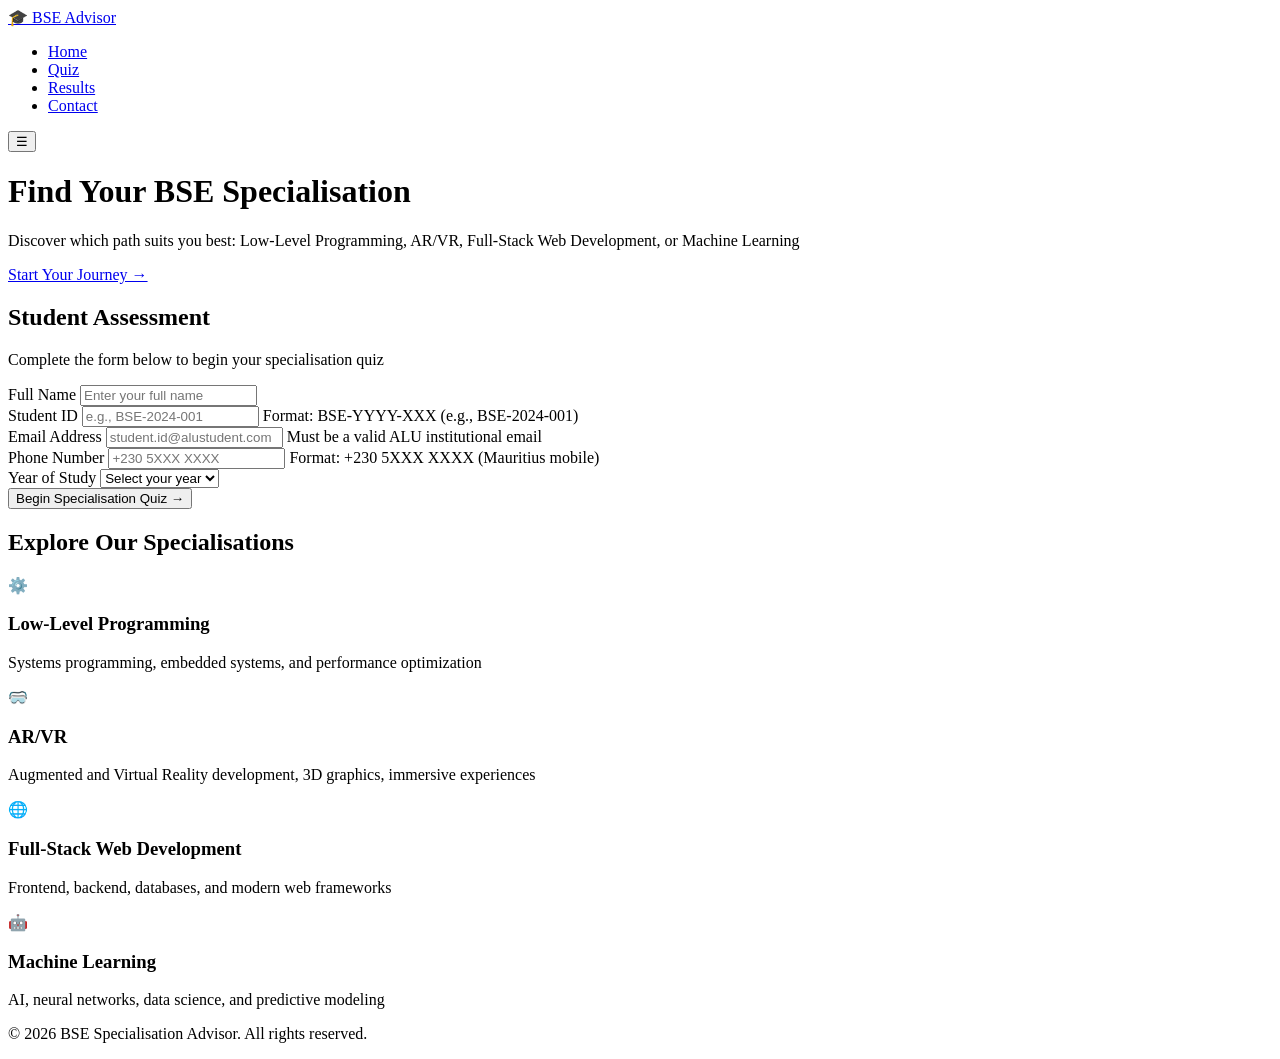
==== html/index.html @ d8dce6c1 "Complete BSE Specialisation Advisor application - Landing page with student registration and real-ti" ====
<!DOCTYPE html>
<html lang="en">
<head>
    <meta charset="UTF-8" />
    <meta name="viewport" content="width=device-width, initial-scale=1.0" />
    <title>BSE Specialisation Advisor</title>
    <link rel="stylesheet" href="css/style.css" />
</head>
<body>
    <!-- Navigation -->
    <nav class="navbar">
        <div class="nav-container">
            <a href="index.html" class="nav-brand">🎓 BSE Advisor</a>
            <ul class="nav-links">
                <li><a href="index.html" class="active">Home</a></li>
                <li><a href="quiz.html">Quiz</a></li>
                <li><a href="results.html">Results</a></li>
                <li><a href="contact.html">Contact</a></li>
            </ul>
            <button class="nav-toggle" aria-label="Toggle navigation">☰</button>
        </div>
    </nav>

    <!-- Hero Section -->
    <header class="hero">
        <div class="hero-content">
            <h1 class="hero-title animate-fade-in">Find Your BSE Specialisation</h1>
            <p class="hero-subtitle animate-fade-in-delay">
                Discover which path suits you best: Low-Level Programming, AR/VR, 
                Full-Stack Web Development, or Machine Learning
            </p>
            <a href="#assessment" class="btn btn-primary animate-fade-in-delay-2">Start Your Journey →</a>
        </div>
    </header>

    <!-- Assessment Form Section -->
    <section id="assessment" class="section assessment-section">
        <div class="container">
            <h2 class="section-title">Student Assessment</h2>
            <p class="section-subtitle">Complete the form below to begin your specialisation quiz</p>

            <form id="landingForm" class="assessment-form" novalidate>
                <!-- Full Name -->
                <div class="form-group">
                    <label for="fullName">Full Name</label>
                    <input 
                        type="text" 
                        id="fullName" 
                        name="fullName" 
                        placeholder="Enter your full name"
                        required
                        autocomplete="name"
                    />
                    <small class="error-message" id="fullNameError"></small>
                </div>

                <!-- Student ID -->
                <div class="form-group">
                    <label for="studentId">Student ID</label>
                    <input 
                        type="text" 
                        id="studentId" 
                        name="studentId" 
                        placeholder="e.g., BSE-2024-001"
                        required
                    />
                    <small class="error-message" id="studentIdError"></small>
                    <span class="hint">Format: BSE-YYYY-XXX (e.g., BSE-2024-001)</span>
                </div>

                <!-- Email -->
                <div class="form-group">
                    <label for="email">Email Address</label>
                    <input 
                        type="email" 
                        id="email" 
                        name="email" 
                        placeholder="student.id@alustudent.com"
                        required
                        autocomplete="email"
                    />
                    <small class="error-message" id="emailError"></small>
                    <span class="hint">Must be a valid ALU institutional email</span>
                </div>

                <!-- Phone Number -->
                <div class="form-group">
                    <label for="phone">Phone Number</label>
                    <input 
                        type="tel" 
                        id="phone" 
                        name="phone" 
                        placeholder="+230 5XXX XXXX"
                        required
                        autocomplete="tel"
                    />
                    <small class="error-message" id="phoneError"></small>
                    <span class="hint">Format: +230 5XXX XXXX (Mauritius mobile)</span>
                </div>

                <!-- Year of Study -->
                <div class="form-group">
                    <label for="yearStudy">Year of Study</label>
                    <select id="yearStudy" name="yearStudy" required>
                        <option value="">Select your year</option>
                        <option value="1">Year 1</option>
                        <option value="2">Year 2</option>
                        <option value="3">Year 3</option>
                        <option value="4">Year 4</option>
                    </select>
                    <small class="error-message" id="yearStudyError"></small>
                </div>

                <button type="submit" class="btn btn-primary btn-block" id="startQuizBtn">
                    Begin Specialisation Quiz →
                </button>
            </form>
        </div>
    </section>

    <!-- Specialisations Preview -->
    <section class="section specialisations-preview">
        <div class="container">
            <h2 class="section-title">Explore Our Specialisations</h2>
            <div class="specialisation-grid">
                <div class="spec-card">
                    <div class="spec-icon">⚙️</div>
                    <h3>Low-Level Programming</h3>
                    <p>Systems programming, embedded systems, and performance optimization</p>
                </div>
                <div class="spec-card">
                    <div class="spec-icon">🥽</div>
                    <h3>AR/VR</h3>
                    <p>Augmented and Virtual Reality development, 3D graphics, immersive experiences</p>
                </div>
                <div class="spec-card">
                    <div class="spec-icon">🌐</div>
                    <h3>Full-Stack Web Development</h3>
                    <p>Frontend, backend, databases, and modern web frameworks</p>
                </div>
                <div class="spec-card">
                    <div class="spec-icon">🤖</div>
                    <h3>Machine Learning</h3>
                    <p>AI, neural networks, data science, and predictive modeling</p>
                </div>
            </div>
        </div>
    </section>

    <!-- Footer -->
    <footer class="footer">
        <div class="container">
            <p>&copy; 2026 BSE Specialisation Advisor. All rights reserved.</p>
        </div>
    </footer>

    <script src="js/landing.js"></script>
</body>
</html>
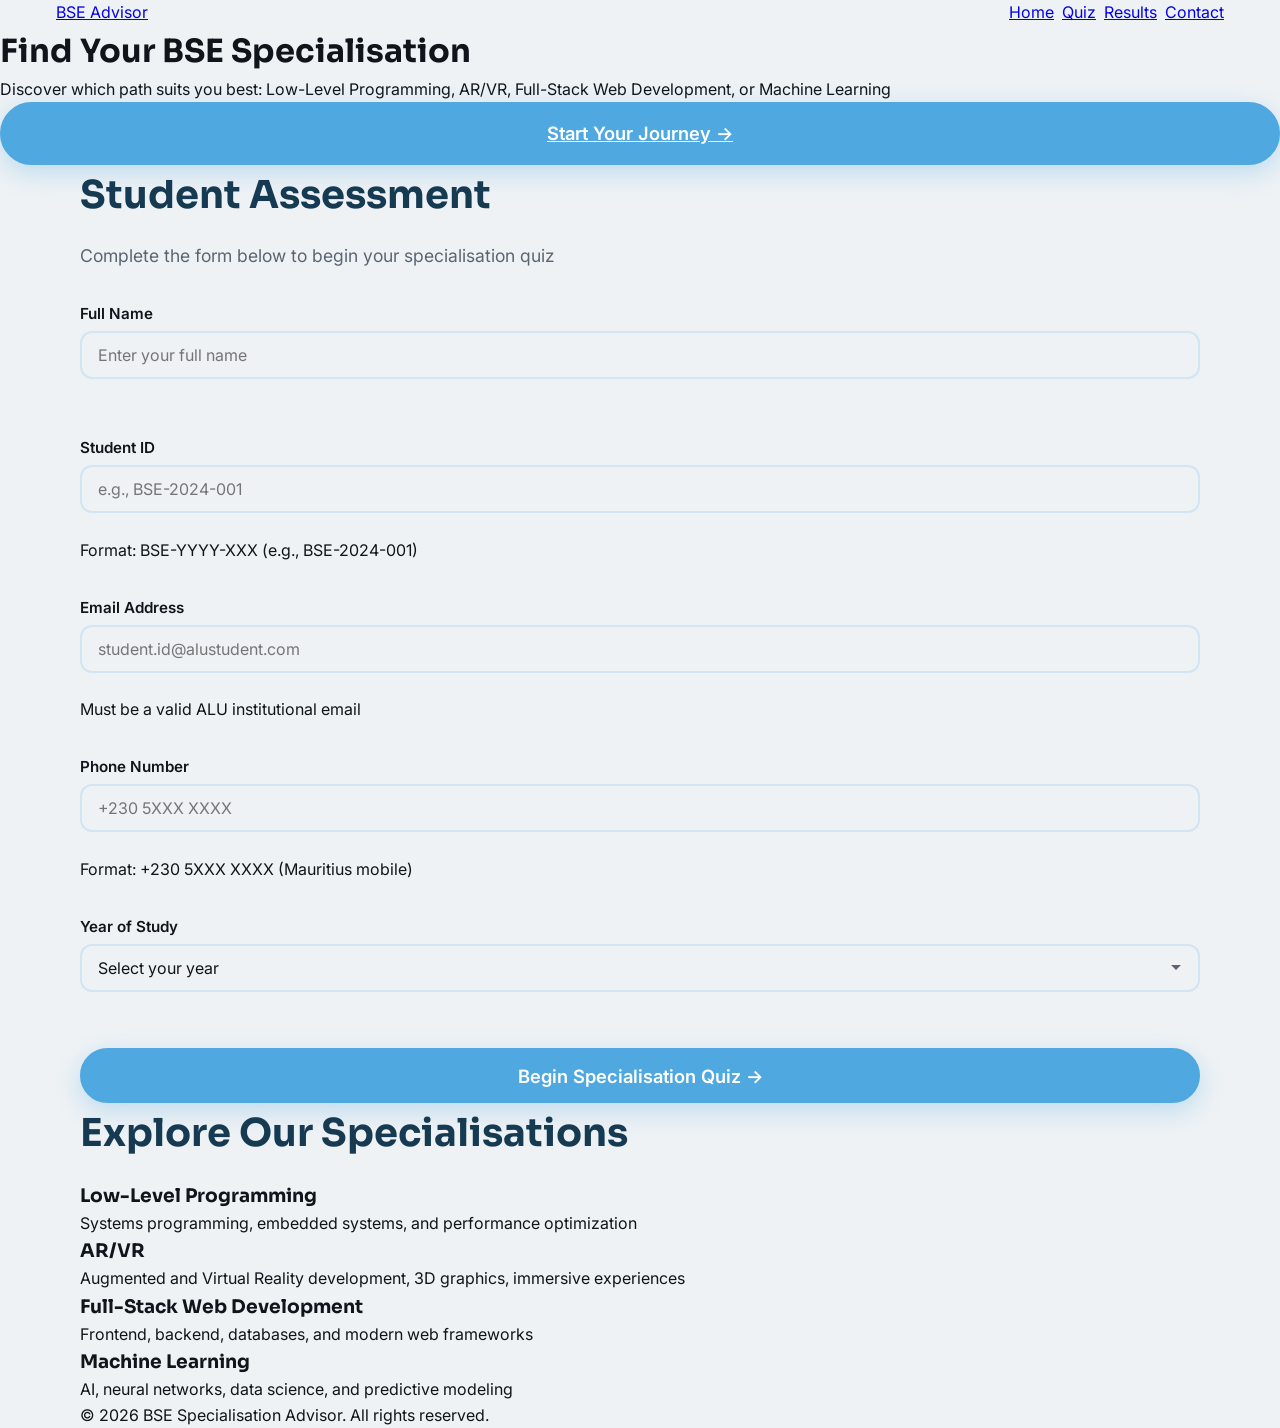
==== commit 159445e5: "removed edgedevtools" ====
--- a/html/index.html
+++ b/html/index.html
@@ -4,13 +4,13 @@
     <meta charset="UTF-8" />
     <meta name="viewport" content="width=device-width, initial-scale=1.0" />
     <title>BSE Specialisation Advisor</title>
-    <link rel="stylesheet" href="css/style.css" />
+    <link rel="stylesheet" href="../css/styles.css" />
 </head>
 <body>
     <!-- Navigation -->
     <nav class="navbar">
         <div class="nav-container">
-            <a href="index.html" class="nav-brand">🎓 BSE Advisor</a>
+            <a href="index.html" class="nav-brand"> BSE Advisor</a>
             <ul class="nav-links">
                 <li><a href="index.html" class="active">Home</a></li>
                 <li><a href="quiz.html">Quiz</a></li>
@@ -124,22 +124,22 @@
             <h2 class="section-title">Explore Our Specialisations</h2>
             <div class="specialisation-grid">
                 <div class="spec-card">
-                    <div class="spec-icon">⚙️</div>
+                    <div class="spec-icon"> </div>
                     <h3>Low-Level Programming</h3>
                     <p>Systems programming, embedded systems, and performance optimization</p>
                 </div>
                 <div class="spec-card">
-                    <div class="spec-icon">🥽</div>
+                    <div class="spec-icon"> </div>
                     <h3>AR/VR</h3>
                     <p>Augmented and Virtual Reality development, 3D graphics, immersive experiences</p>
                 </div>
                 <div class="spec-card">
-                    <div class="spec-icon">🌐</div>
+                    <div class="spec-icon"> </div>
                     <h3>Full-Stack Web Development</h3>
                     <p>Frontend, backend, databases, and modern web frameworks</p>
                 </div>
                 <div class="spec-card">
-                    <div class="spec-icon">🤖</div>
+                    <div class="spec-icon"> </div>
                     <h3>Machine Learning</h3>
                     <p>AI, neural networks, data science, and predictive modeling</p>
                 </div>
@@ -154,6 +154,6 @@
         </div>
     </footer>
 
-    <script src="js/landing.js"></script>
+    <script src="../js/landing.js"></script>
 </body>
 </html>
--- a/css/styles.css
+++ b/css/styles.css
@@ -0,0 +1,1166 @@
+/* ================================================================
+   FONTS
+   Sora = headings (distinctive, geometric)
+   Inter = body text (highly readable at small sizes)
+   JetBrains Mono = numbers/data (timer, scores, IDs) — gives those
+   elements a "data readout" feel that's easy to scan.
+   ================================================================ */
+@import url('https://fonts.googleapis.com/css2?family=Sora:wght@400;600;700;800&family=Inter:wght@400;500;600;700&family=JetBrains+Mono:wght@500;700&display=swap');
+
+/* ================================================================
+   DESIGN TOKENS (CSS Custom Properties)
+   Every color, spacing value, and font in this project is defined
+   once here and reused via var(--name). Change a value here and it
+   updates everywhere automatically.
+   ================================================================ */
+:root {
+    /* --- Core palette: black, ash, light blue --- */
+    --primary:        #142433;  /* deep navy-black, used for hero bg + headings */
+    --primary-dark:   #060a0f;  /* near-black */
+    --accent:         #4fa8e0;  /* the light blue signature color */
+    --accent-light:   #8ecbf0;
+    --accent-lighter: #d9eefb;
+    --white:          #f7f9fb;
+
+    /* --- Surfaces & text (light theme only) --- */
+    --bg:            #eef2f5;   /* page background */
+    --surface:       #ffffff;   /* card backgrounds */
+    --text:          #10151b;   /* main text color */
+    --text-muted:    #5b6572;   /* secondary text */
+    --border:        rgba(79, 168, 224, 0.18);
+    --shadow:        0 12px 40px rgba(10, 14, 20, 0.10);
+    --header-bg:     rgba(6, 10, 15, 0.92);
+    --card-border:   rgba(79, 168, 224, 0.10);
+    --hero-gradient: linear-gradient(135deg, #05070a 0%, #142433 45%, #1f4a68 100%);
+    --heading-title: #163a52;
+
+    /* --- Validation colors --- */
+    --success:       #2d7d4a;
+    --success-bg:    #f0faf4;
+    --error:         #c0392b;
+    --error-bg:      #fdf0ee;
+
+    /* --- Spacing scale --- */
+    --spacing-xs:  0.25rem;
+    --spacing-sm:  0.5rem;
+    --spacing-md:  1rem;
+    --spacing-lg:  2rem;
+    --spacing-xl:  4rem;
+    --spacing-2xl: 6rem;
+
+    /* --- Typography --- */
+    --font-base:    'Inter', -apple-system, BlinkMacSystemFont, Roboto, sans-serif;
+    --font-display: 'Sora', 'Inter', sans-serif;
+    --font-mono:    'JetBrains Mono', 'Courier New', monospace;
+}
+
+/* ================================================================
+   RESET & BASE
+   Removes browser default spacing so our spacing scale above is the
+   only source of truth.
+   ================================================================ */
+* {
+    margin: 0;
+    padding: 0;
+    box-sizing: border-box;
+}
+
+html, body {
+    height: 100%;
+    font-family: var(--font-base);
+    background-color: var(--bg);
+    color: var(--text);
+    line-height: 1.6;
+    scroll-behavior: smooth;
+}
+
+h1, h2, h3, h4 {
+    font-family: var(--font-display);
+}
+
+/* ================================================================
+   CONTAINER
+   ================================================================ */
+.container {
+    width: 90%;
+    max-width: 1200px;
+    margin: 0 auto;
+    padding: 0 var(--spacing-md);
+}
+
+/* ================================================================
+   FOCUS & ACCESSIBILITY
+   ================================================================ */
+:focus-visible {
+    outline: 2px solid var(--accent);
+    outline-offset: 3px;
+}
+
+@media (prefers-reduced-motion: reduce) {
+    *, *::before, *::after {
+        animation-duration: 0.001ms !important;
+        transition-duration: 0.001ms !important;
+    }
+}
+
+/* ================================================================
+   NAVIGATION / HEADER
+   ================================================================ */
+.site-header {
+    position: fixed;
+    top: 0;
+    left: 0;
+    right: 0;
+    z-index: 100;
+    padding: 0.8rem 0;
+    background: var(--header-bg);
+    backdrop-filter: blur(12px);
+    border-bottom: 1px solid rgba(255, 255, 255, 0.06);
+}
+
+.nav-container {
+    display: flex;
+    align-items: center;
+    justify-content: space-between;
+    max-width: 1200px;
+    margin: 0 auto;
+    padding: 0 var(--spacing-md);
+}
+
+.brand {
+    display: inline-flex;
+    align-items: center;
+    gap: 0.5rem;
+    font-family: var(--font-display);
+    font-size: 1.4rem;
+    font-weight: 700;
+    color: var(--white);
+    background: rgba(255, 255, 255, 0.08);
+    padding: 0.35rem 1.2rem;
+    border-radius: 40px;
+    border: 1px solid rgba(255, 255, 255, 0.08);
+    cursor: pointer;
+    transition: background 0.3s ease;
+    text-decoration: none;
+}
+
+.brand:hover {
+    background: rgba(255, 255, 255, 0.15);
+}
+
+.nav-links {
+    display: flex;
+    list-style: none;
+    gap: var(--spacing-sm);
+}
+
+.nav-links li button {
+    background: none;
+    border: none;
+    color: rgba(255, 255, 255, 0.6);
+    padding: 0.5rem 1.2rem;
+    border-radius: 30px;
+    font-family: var(--font-base);
+    font-size: 0.95rem;
+    font-weight: 500;
+    cursor: pointer;
+    transition: all 0.25s ease;
+}
+
+.nav-links li button:hover {
+    color: var(--white);
+    background: rgba(255, 255, 255, 0.08);
+}
+
+.nav-links li button.active {
+    color: var(--white);
+    background: rgba(79, 168, 224, 0.2);
+}
+
+.nav-toggle {
+    display: none;
+    background: none;
+    border: none;
+    color: var(--white);
+    font-size: 1.5rem;
+    cursor: pointer;
+}
+
+/* ================================================================
+   PAGE SWITCHING (SPA behaviour)
+   Only ONE .page has .active at a time
+   ================================================================ */
+.page {
+    display: none;
+    min-height: 100vh;
+    padding-top: 80px;
+}
+
+.page.active {
+    display: block;
+    animation: fadeIn 0.4s ease-out;
+}
+
+@keyframes fadeIn {
+    from { opacity: 0; transform: translateY(15px); }
+    to   { opacity: 1; transform: translateY(0); }
+}
+
+/* ================================================================
+   LANDING PAGE HERO
+   ================================================================ */
+.landing-hero {
+    min-height: calc(100vh - 80px);
+    display: flex;
+    align-items: center;
+    justify-content: center;
+    background: var(--hero-gradient);
+    padding: 40px 0;
+}
+
+.landing-grid {
+    display: flex;
+    align-items: center;
+    gap: var(--spacing-2xl);
+}
+
+.landing-content {
+    flex: 1 1 50%;
+    color: var(--white);
+}
+
+.landing-badge {
+    display: inline-block;
+    background: rgba(255, 255, 255, 0.1);
+    border: 1px solid rgba(79, 168, 224, 0.3);
+    color: var(--accent-lighter);
+    font-size: 0.78rem;
+    font-weight: 600;
+    padding: 0.4rem 1.2rem;
+    border-radius: 40px;
+    letter-spacing: 0.5px;
+    text-transform: uppercase;
+    margin-bottom: var(--spacing-lg);
+}
+
+.landing-title {
+    font-family: var(--font-display);
+    font-size: 3.4rem;
+    font-weight: 800;
+    line-height: 1.1;
+    margin-bottom: var(--spacing-md);
+}
+
+.landing-title span {
+    color: var(--accent-light);
+}
+
+.landing-description {
+    font-size: 1.1rem;
+    line-height: 1.7;
+    max-width: 520px;
+    color: rgba(255, 255, 255, 0.88);
+}
+
+/* ================================================================
+   LANDING FORM
+   ================================================================ */
+.landing-form-container {
+    flex: 1 1 40%;
+    background: rgba(255, 255, 255, 0.96);
+    padding: 2.5rem;
+    border-radius: 24px;
+    box-shadow: 0 20px 60px rgba(0, 0, 0, 0.35);
+}
+
+.landing-form-container h3 {
+    color: var(--text);
+    margin-bottom: var(--spacing-lg);
+    padding-bottom: var(--spacing-sm);
+    border-bottom: 2px solid var(--accent-light);
+    font-size: 1.5rem;
+    font-family: var(--font-display);
+}
+
+.form-footnote {
+    text-align: center;
+    margin-top: 1rem;
+    font-size: 0.8rem;
+    color: var(--text-muted);
+}
+
+/* ================================================================
+   FORM FIELDS
+   ================================================================ */
+.form-group {
+    margin-bottom: var(--spacing-lg);
+}
+
+.form-group label {
+    display: block;
+    font-weight: 600;
+    color: var(--text);
+    margin-bottom: 0.3rem;
+    font-size: 0.95rem;
+}
+
+.form-group input,
+.form-group select,
+.form-group textarea {
+    width: 100%;
+    padding: 0.75rem 1rem;
+    font-size: 1rem;
+    border: 2px solid var(--border);
+    border-radius: 12px;
+    background: var(--bg);
+    transition: border 0.25s ease, background 0.25s ease;
+    font-family: inherit;
+    color: var(--text);
+}
+
+.form-group input:focus,
+.form-group select:focus,
+.form-group textarea:focus {
+    outline: none;
+    border-color: var(--primary);
+    box-shadow: 0 0 0 4px rgba(20, 36, 51, 0.1);
+    background: var(--surface);
+}
+
+.form-group textarea {
+    resize: vertical;
+    min-height: 100px;
+}
+
+.form-group select {
+    appearance: none;
+    background-image: url("data:image/svg+xml,%3Csvg xmlns='http://www.w3.org/2000/svg' width='12' height='12' viewBox='0 0 12 12'%3E%3Cpath fill='%235b6572' d='M6 8L1 3h10z'/%3E%3C/svg%3E");
+    background-repeat: no-repeat;
+    background-position: right 1rem center;
+    padding-right: 2.5rem;
+}
+
+/* ================================================================
+   VALIDATION STATES
+   ================================================================ */
+.form-group input.is-valid,
+.form-group select.is-valid {
+    border-color: var(--success);
+    background: var(--success-bg);
+}
+
+.form-group input.is-invalid,
+.form-group select.is-invalid {
+    border-color: var(--error);
+    background: var(--error-bg);
+}
+
+.error-message {
+    color: var(--error);
+    font-size: 0.85rem;
+    display: block;
+    margin-top: 0.3rem;
+    min-height: 20px;
+    font-weight: 500;
+}
+
+.helper-text {
+    color: var(--text-muted);
+    font-size: 0.8rem;
+    display: block;
+    margin-top: 0.2rem;
+}
+
+/* ================================================================
+   BUTTONS
+   ================================================================ */
+.btn {
+    display: inline-block;
+    padding: 0.8rem 2.2rem;
+    border-radius: 50px;
+    font-weight: 600;
+    font-size: 1rem;
+    border: 2px solid transparent;
+    cursor: pointer;
+    transition: all 0.25s ease;
+    font-family: var(--font-base);
+    text-align: center;
+}
+
+.btn-primary {
+    background: var(--accent);
+    color: white;
+    border-color: var(--accent);
+    box-shadow: 0 8px 24px rgba(79, 168, 224, 0.3);
+    width: 100%;
+    font-size: 1.15rem;
+    padding: 0.9rem;
+}
+
+.btn-primary:not(:disabled):hover {
+    background: var(--accent-light);
+    transform: translateY(-2px);
+    box-shadow: 0 12px 32px rgba(79, 168, 224, 0.4);
+}
+
+.btn-primary:disabled {
+    opacity: 0.5;
+    cursor: not-allowed;
+    background: #99a0a6;
+    border-color: #99a0a6;
+    box-shadow: none;
+    transform: none;
+}
+
+.btn-secondary {
+    background: var(--surface);
+    color: var(--text);
+    border-color: var(--border);
+}
+
+.btn-secondary:hover {
+    border-color: var(--accent);
+    background: var(--accent-lighter);
+}
+
+.btn-success {
+    background: var(--success);
+    color: white;
+    border-color: var(--success);
+}
+
+.btn-success:hover {
+    background: #1e6b3a;
+    transform: translateY(-2px);
+}
+
+.btn-block {
+    width: 100%;
+    display: block;
+}
+
+.btn:disabled {
+    opacity: 0.5;
+    cursor: not-allowed;
+    transform: none !important;
+}
+
+/* ================================================================
+   SECTION TITLES
+   ================================================================ */
+.section-title {
+    font-family: var(--font-display);
+    font-size: 2.4rem;
+    color: var(--heading-title);
+    margin-bottom: var(--spacing-md);
+}
+
+.section-subtitle {
+    color: var(--text-muted);
+    font-size: 1.1rem;
+    margin-bottom: var(--spacing-lg);
+}
+
+/* ================================================================
+   QUIZ PAGE
+   ================================================================ */
+.quiz-stats {
+    display: flex;
+    flex-wrap: wrap;
+    gap: var(--spacing-lg);
+    justify-content: center;
+    background: var(--surface);
+    padding: var(--spacing-md) var(--spacing-lg);
+    border-radius: 16px;
+    box-shadow: var(--shadow);
+    max-width: 700px;
+    margin: 0 auto var(--spacing-lg);
+}
+
+.timer-container {
+    display: flex;
+    align-items: center;
+    gap: var(--spacing-sm);
+}
+
+.timer-label {
+    font-weight: 600;
+    color: var(--text-muted);
+    font-size: 0.9rem;
+}
+
+.timer-display {
+    font-family: var(--font-mono);
+    font-size: 1.8rem;
+    font-weight: 700;
+    color: var(--text);
+    min-width: 80px;
+    text-align: center;
+}
+
+.timer-display.warning {
+    color: var(--error);
+    animation: pulse 1s infinite;
+}
+
+@keyframes pulse {
+    0%, 100% { opacity: 1; }
+    50% { opacity: 0.5; }
+}
+
+.progress-container {
+    flex: 1;
+    min-width: 150px;
+}
+
+.progress-label {
+    display: block;
+    font-size: 0.85rem;
+    color: var(--text-muted);
+    margin-bottom: 0.2rem;
+}
+
+.progress-bar-wrapper {
+    width: 100%;
+    height: 8px;
+    background: var(--bg);
+    border-radius: 4px;
+    overflow: hidden;
+}
+
+.progress-bar {
+    height: 100%;
+    background: var(--accent);
+    border-radius: 4px;
+    transition: width 0.5s ease;
+}
+
+.progress-text {
+    display: block;
+    font-size: 0.85rem;
+    color: var(--text-muted);
+    margin-top: 0.2rem;
+    text-align: right;
+}
+
+/* ================================================================
+   QUIZ CARDS
+   ================================================================ */
+.quiz-card {
+    background: var(--surface);
+    padding: var(--spacing-xl);
+    border-radius: 20px;
+    box-shadow: var(--shadow);
+    margin: var(--spacing-md) 0;
+    display: none;
+    animation: fadeIn 0.4s ease;
+}
+
+.quiz-card.active {
+    display: block;
+}
+
+.question-number {
+    display: inline-block;
+    background: var(--accent-lighter);
+    color: var(--accent);
+    padding: 0.2rem 1rem;
+    border-radius: 20px;
+    font-size: 0.85rem;
+    font-weight: 600;
+    margin-bottom: var(--spacing-md);
+}
+
+.quiz-card h3 {
+    font-size: 1.3rem;
+    margin-bottom: var(--spacing-lg);
+    color: var(--text);
+}
+
+/* ================================================================
+   QUIZ OPTIONS
+   ================================================================ */
+.options-grid {
+    display: grid;
+    gap: var(--spacing-sm);
+}
+
+.option-item {
+    display: flex;
+    align-items: center;
+    padding: 0.8rem 1.2rem;
+    border: 2px solid var(--border);
+    border-radius: 12px;
+    cursor: pointer;
+    transition: all 0.2s ease;
+}
+
+.option-item:hover {
+    border-color: var(--accent);
+    background: var(--accent-lighter);
+}
+
+.option-item.selected {
+    border-color: var(--accent);
+    background: var(--accent-lighter);
+}
+
+.option-item input[type="radio"] {
+    margin-right: var(--spacing-sm);
+    width: 18px;
+    height: 18px;
+    accent-color: var(--accent);
+    cursor: pointer;
+}
+
+.option-label {
+    font-size: 1rem;
+}
+
+/* ================================================================
+   MEDIA CONTAINERS
+   ================================================================ */
+.media-container {
+    margin: var(--spacing-md) 0;
+    padding: var(--spacing-md);
+    background: var(--bg);
+    border-radius: 12px;
+    text-align: center;
+}
+
+.media-container img {
+    max-width: 100%;
+    border-radius: 8px;
+    cursor: pointer;
+}
+
+.media-container audio,
+.media-container video {
+    width: 100%;
+    max-width: 400px;
+    border-radius: 8px;
+}
+
+.media-controls {
+    display: flex;
+    gap: var(--spacing-sm);
+    justify-content: center;
+    margin: var(--spacing-sm) 0;
+}
+
+.media-controls button {
+    padding: 0.5rem 1.2rem;
+    border: none;
+    border-radius: 30px;
+    background: var(--accent);
+    color: white;
+    cursor: pointer;
+    transition: all 0.2s ease;
+    font-family: var(--font-base);
+    font-weight: 500;
+}
+
+.media-controls button:hover {
+    background: var(--accent-light);
+    transform: translateY(-2px);
+}
+
+/* ================================================================
+   IMAGE HOTSPOTS
+   ================================================================ */
+.hotspot-container {
+    position: relative;
+    display: inline-block;
+    max-width: 100%;
+}
+
+.hotspot-container img {
+    display: block;
+    max-width: 100%;
+    border-radius: 8px;
+}
+
+.hotspot-marker {
+    position: absolute;
+    width: 36px;
+    height: 36px;
+    border-radius: 50%;
+    background: rgba(79, 168, 224, 0.7);
+    border: 3px solid var(--accent);
+    cursor: pointer;
+    transition: all 0.25s ease;
+    display: flex;
+    align-items: center;
+    justify-content: center;
+    color: white;
+    font-weight: 700;
+    font-size: 0.8rem;
+    font-family: var(--font-display);
+    transform: translate(-50%, -50%);
+}
+
+.hotspot-marker:hover {
+    transform: translate(-50%, -50%) scale(1.15);
+    background: rgba(79, 168, 224, 0.9);
+}
+
+.hotspot-marker.selected {
+    background: var(--success);
+    border-color: var(--success);
+}
+
+/* ================================================================
+   QUIZ CONTROLS
+   ================================================================ */
+.quiz-controls {
+    display: flex;
+    align-items: center;
+    justify-content: space-between;
+    flex-wrap: wrap;
+    gap: var(--spacing-sm);
+    margin-top: var(--spacing-lg);
+}
+
+.question-counter {
+    color: var(--text-muted);
+    font-size: 0.95rem;
+}
+
+/* ================================================================
+   TIMEOUT OVERLAY
+   ================================================================ */
+.quiz-timeout-overlay {
+    display: none;
+    position: fixed;
+    top: 0;
+    left: 0;
+    right: 0;
+    bottom: 0;
+    background: rgba(0, 0, 0, 0.7);
+    z-index: 9999;
+    align-items: center;
+    justify-content: center;
+}
+
+.quiz-timeout-overlay.active {
+    display: flex;
+}
+
+.timeout-modal {
+    background: var(--surface);
+    padding: var(--spacing-xl);
+    border-radius: 24px;
+    text-align: center;
+    max-width: 400px;
+    animation: fadeIn 0.4s ease;
+}
+
+.timeout-modal h2 {
+    color: var(--error);
+    margin-bottom: var(--spacing-sm);
+}
+
+/* ================================================================
+   RESULTS PAGE
+   ================================================================ */
+.results-container {
+    max-width: 800px;
+    margin: 0 auto;
+}
+
+.chart-container {
+    background: var(--surface);
+    padding: var(--spacing-lg);
+    border-radius: 20px;
+    box-shadow: var(--shadow);
+    text-align: center;
+    margin: var(--spacing-lg) auto;
+}
+
+.chart-container h3 {
+    margin-bottom: var(--spacing-md);
+    color: var(--text);
+}
+
+#resultsCanvas {
+    max-width: 100%;
+    height: auto;
+}
+
+/* ================================================================
+   RESULT CARDS
+   ================================================================ */
+.result-card {
+    background: var(--surface);
+    padding: var(--spacing-md) var(--spacing-lg);
+    border-radius: 16px;
+    box-shadow: var(--shadow);
+    margin-bottom: var(--spacing-sm);
+    border-left: 5px solid var(--accent);
+    transition: all 0.2s ease;
+}
+
+.result-card:hover {
+    transform: translateX(4px);
+}
+
+.result-card .result-title {
+    font-weight: 700;
+    font-size: 1.05rem;
+    color: var(--text);
+}
+
+.result-card .result-score {
+    float: right;
+    font-weight: 700;
+    color: var(--accent);
+    font-family: var(--font-mono);
+}
+
+.result-card .result-bar {
+    width: 100%;
+    height: 6px;
+    background: var(--bg);
+    border-radius: 3px;
+    margin-top: var(--spacing-xs);
+    overflow: hidden;
+}
+
+.result-card .result-bar-fill {
+    height: 100%;
+    border-radius: 3px;
+    background: var(--accent);
+    transition: width 1s ease;
+}
+
+/* ================================================================
+   RECOMMENDATIONS
+   ================================================================ */
+.recommendation-card {
+    background: var(--accent-lighter);
+    padding: var(--spacing-lg);
+    border-radius: 16px;
+    border-left: 5px solid var(--accent);
+    margin: var(--spacing-md) 0;
+}
+
+.recommendation-card h3 {
+    color: var(--heading-title);
+    margin-bottom: var(--spacing-sm);
+}
+
+.spec-badge {
+    display: inline-block;
+    background: var(--accent);
+    color: white;
+    padding: 0.2rem 1.2rem;
+    border-radius: 20px;
+    font-size: 0.9rem;
+    font-weight: 600;
+    margin-top: var(--spacing-sm);
+}
+
+.results-actions {
+    display: flex;
+    gap: var(--spacing-md);
+    justify-content: center;
+    flex-wrap: wrap;
+    margin-top: var(--spacing-lg);
+}
+
+/* ================================================================
+   CONTACT PAGE
+   ================================================================ */
+.contact-grid {
+    display: grid;
+    grid-template-columns: 1fr 1fr;
+    gap: var(--spacing-xl);
+    max-width: 1000px;
+    margin: 0 auto;
+}
+
+.contact-form-wrapper {
+    background: var(--surface);
+    padding: var(--spacing-lg);
+    border-radius: 20px;
+    box-shadow: var(--shadow);
+}
+
+.contact-form-wrapper h3 {
+    margin-bottom: var(--spacing-lg);
+    color: var(--text);
+    font-family: var(--font-display);
+}
+
+.contact-info {
+    display: flex;
+    flex-direction: column;
+    gap: var(--spacing-md);
+}
+
+.contact-info h3 {
+    color: var(--text);
+    margin-bottom: var(--spacing-sm);
+}
+
+.info-card {
+    background: var(--surface);
+    padding: var(--spacing-md) var(--spacing-lg);
+    border-radius: 16px;
+    box-shadow: var(--shadow);
+    transition: all 0.2s ease;
+}
+
+.info-card:hover {
+    transform: translateY(-2px);
+    box-shadow: 0 16px 48px rgba(10, 14, 20, 0.12);
+}
+
+.info-card h4 {
+    color: var(--text);
+    margin-bottom: 0.2rem;
+    font-size: 1rem;
+}
+
+.info-card p {
+    color: var(--text-muted);
+    font-size: 0.95rem;
+}
+
+.info-card a {
+    color: var(--accent);
+    font-weight: 500;
+    text-decoration: none;
+}
+
+.info-card a:hover {
+    text-decoration: underline;
+}
+
+/* ================================================================
+   TOAST NOTIFICATION
+   ================================================================ */
+.toast-notification {
+    position: fixed;
+    bottom: 24px;
+    right: 24px;
+    background: var(--success);
+    color: white;
+    padding: var(--spacing-md) var(--spacing-lg);
+    border-radius: 16px;
+    box-shadow: 0 8px 32px rgba(0, 0, 0, 0.2);
+    font-family: var(--font-base);
+    font-size: 1rem;
+    z-index: 10000;
+    animation: slideIn 0.4s ease;
+    max-width: 400px;
+}
+
+@keyframes slideIn {
+    from {
+        transform: translateX(100%);
+        opacity: 0;
+    }
+    to {
+        transform: translateX(0);
+        opacity: 1;
+    }
+}
+
+@keyframes slideOut {
+    from {
+        transform: translateX(0);
+        opacity: 1;
+    }
+    to {
+        transform: translateX(100%);
+        opacity: 0;
+    }
+}
+
+.toast-content {
+    display: flex;
+    align-items: center;
+    gap: var(--spacing-sm);
+}
+
+.toast-icon {
+    font-size: 1.5rem;
+}
+
+/* ================================================================
+   FOOTER
+   ================================================================ */
+.site-footer {
+    background: var(--primary-dark);
+    color: rgba(255, 255, 255, 0.8);
+    padding: var(--spacing-xl) 0 var(--spacing-lg);
+    margin-top: var(--spacing-xl);
+}
+
+.footer-grid {
+    display: grid;
+    grid-template-columns: 2fr 1fr;
+    gap: var(--spacing-xl);
+    padding-bottom: var(--spacing-lg);
+    border-bottom: 1px solid rgba(255, 255, 255, 0.06);
+}
+
+.footer-brand h3 {
+    font-size: 1.4rem;
+    color: var(--white);
+    margin-bottom: var(--spacing-sm);
+    font-family: var(--font-display);
+}
+
+.footer-brand p {
+    max-width: 320px;
+    opacity: 0.7;
+    line-height: 1.7;
+}
+
+.footer-links h4 {
+    color: var(--white);
+    margin-bottom: var(--spacing-md);
+    font-size: 1rem;
+}
+
+.footer-links ul {
+    list-style: none;
+}
+
+.footer-links ul li {
+    margin-bottom: 0.5rem;
+}
+
+.footer-links ul li button {
+    color: rgba(255, 255, 255, 0.6);
+    background: none;
+    border: none;
+    cursor: pointer;
+    font-size: 0.95rem;
+    transition: color 0.2s;
+    font-family: var(--font-base);
+}
+
+.footer-links ul li button:hover {
+    color: var(--white);
+}
+
+.footer-bottom {
+    padding-top: var(--spacing-lg);
+    font-size: 0.85rem;
+    opacity: 0.5;
+    text-align: center;
+}
+
+/* ================================================================
+   RESPONSIVE DESIGN
+   ================================================================ */
+@media (max-width: 992px) {
+    .contact-grid {
+        grid-template-columns: 1fr;
+    }
+}
+
+@media (max-width: 768px) {
+    .landing-grid {
+        flex-direction: column;
+        text-align: center;
+    }
+
+    .landing-title {
+        font-size: 2.4rem;
+    }
+
+    .landing-form-container {
+        width: 100%;
+        padding: 1.5rem;
+    }
+
+    .footer-grid {
+        grid-template-columns: 1fr;
+    }
+
+    .nav-links {
+        display: none;
+        flex-direction: column;
+        width: 100%;
+        padding: var(--spacing-md) 0;
+    }
+
+    .nav-links.active {
+        display: flex;
+    }
+
+    .nav-toggle {
+        display: block;
+    }
+
+    .quiz-stats {
+        flex-direction: column;
+        align-items: stretch;
+        padding: var(--spacing-md);
+    }
+
+    .timer-container {
+        justify-content: center;
+    }
+
+    .quiz-controls {
+        flex-direction: column;
+        align-items: stretch;
+    }
+
+    .quiz-controls .btn {
+        width: 100%;
+    }
+
+    .section-title {
+        font-size: 1.8rem;
+    }
+
+    .quiz-card {
+        padding: var(--spacing-lg);
+    }
+}
+
+@media (max-width: 480px) {
+    .landing-title {
+        font-size: 1.9rem;
+    }
+
+    .landing-form-container {
+        padding: 1rem;
+    }
+
+    .landing-form-container h3 {
+        font-size: 1.2rem;
+    }
+
+    .btn {
+        padding: 0.7rem 1.6rem;
+        font-size: 0.9rem;
+    }
+
+    .result-card {
+        padding: var(--spacing-sm) var(--spacing-md);
+    }
+
+    .results-actions {
+        flex-direction: column;
+    }
+
+    .results-actions .btn {
+        width: 100%;
+    }
+
+    .contact-form-wrapper {
+        padding: var(--spacing-md);
+    }
+
+    .timer-display {
+        font-size: 1.4rem;
+        min-width: 60px;
+    }
+}
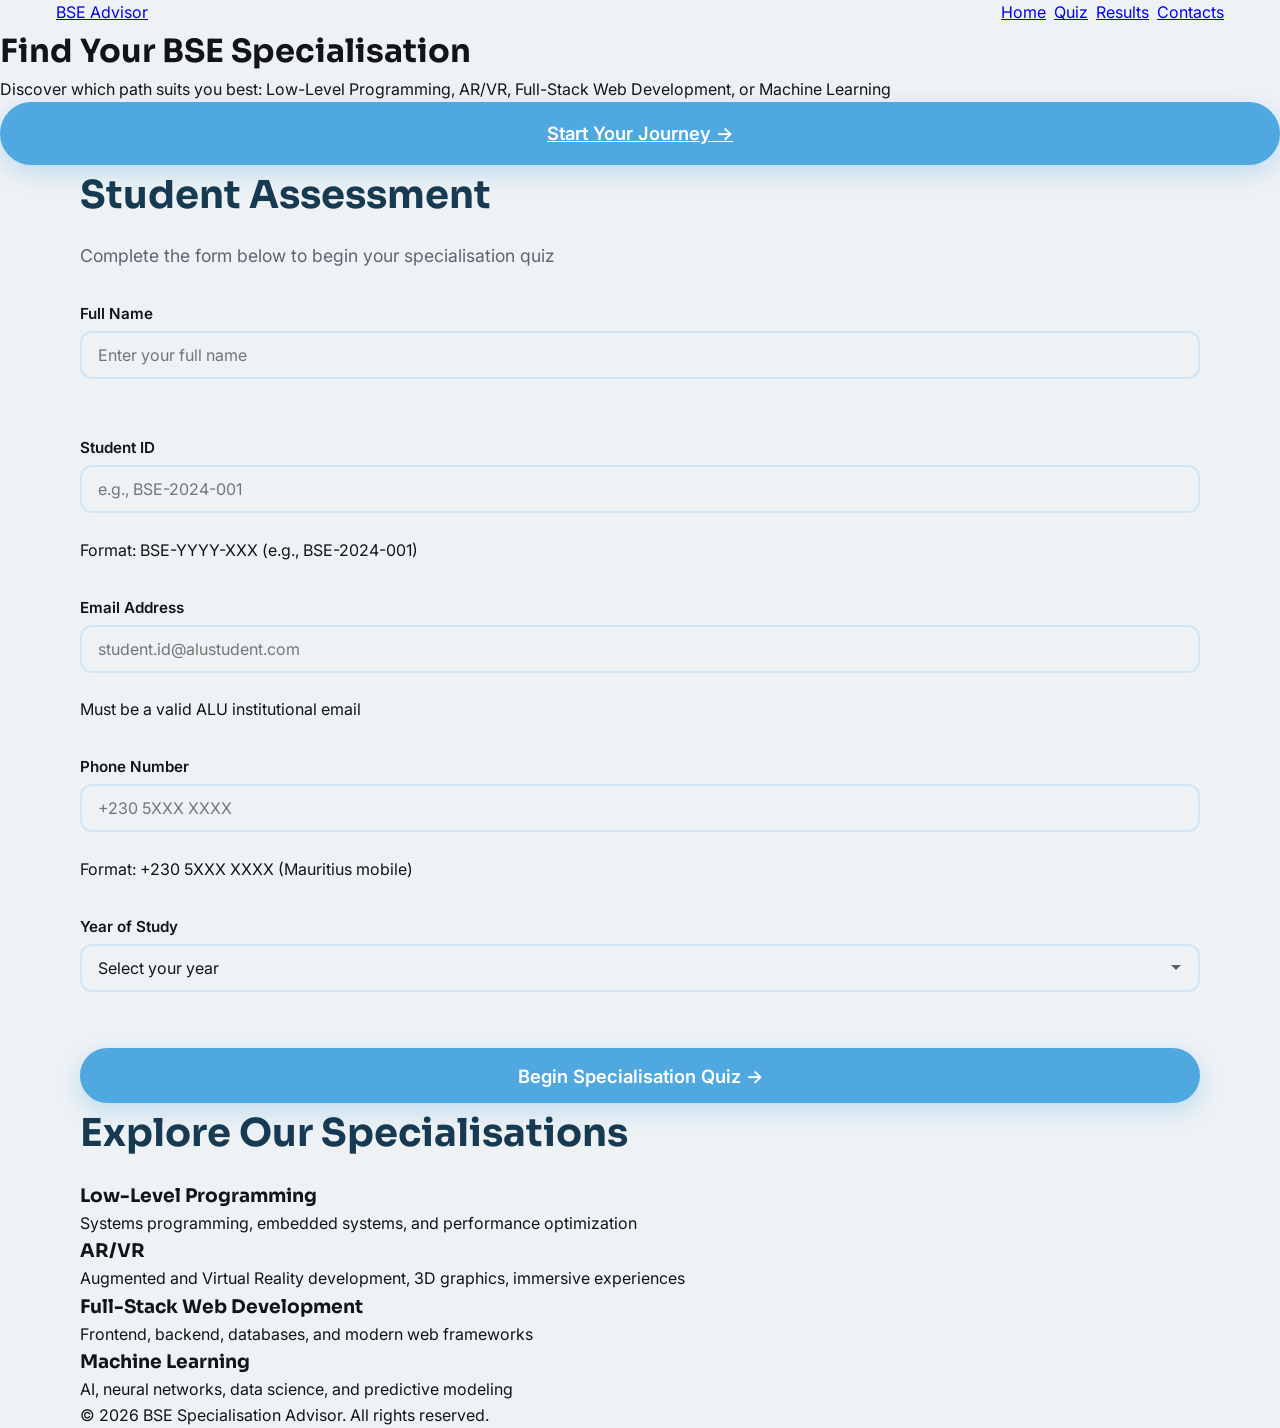
==== commit f90c0e4c: "updated referencing mistakes" ====
--- a/html/index.html
+++ b/html/index.html
@@ -15,7 +15,7 @@
                 <li><a href="index.html" class="active">Home</a></li>
                 <li><a href="quiz.html">Quiz</a></li>
                 <li><a href="results.html">Results</a></li>
-                <li><a href="contact.html">Contact</a></li>
+                <li><a href="contacts.html">Contacts</a></li>
             </ul>
             <button class="nav-toggle" aria-label="Toggle navigation">☰</button>
         </div>
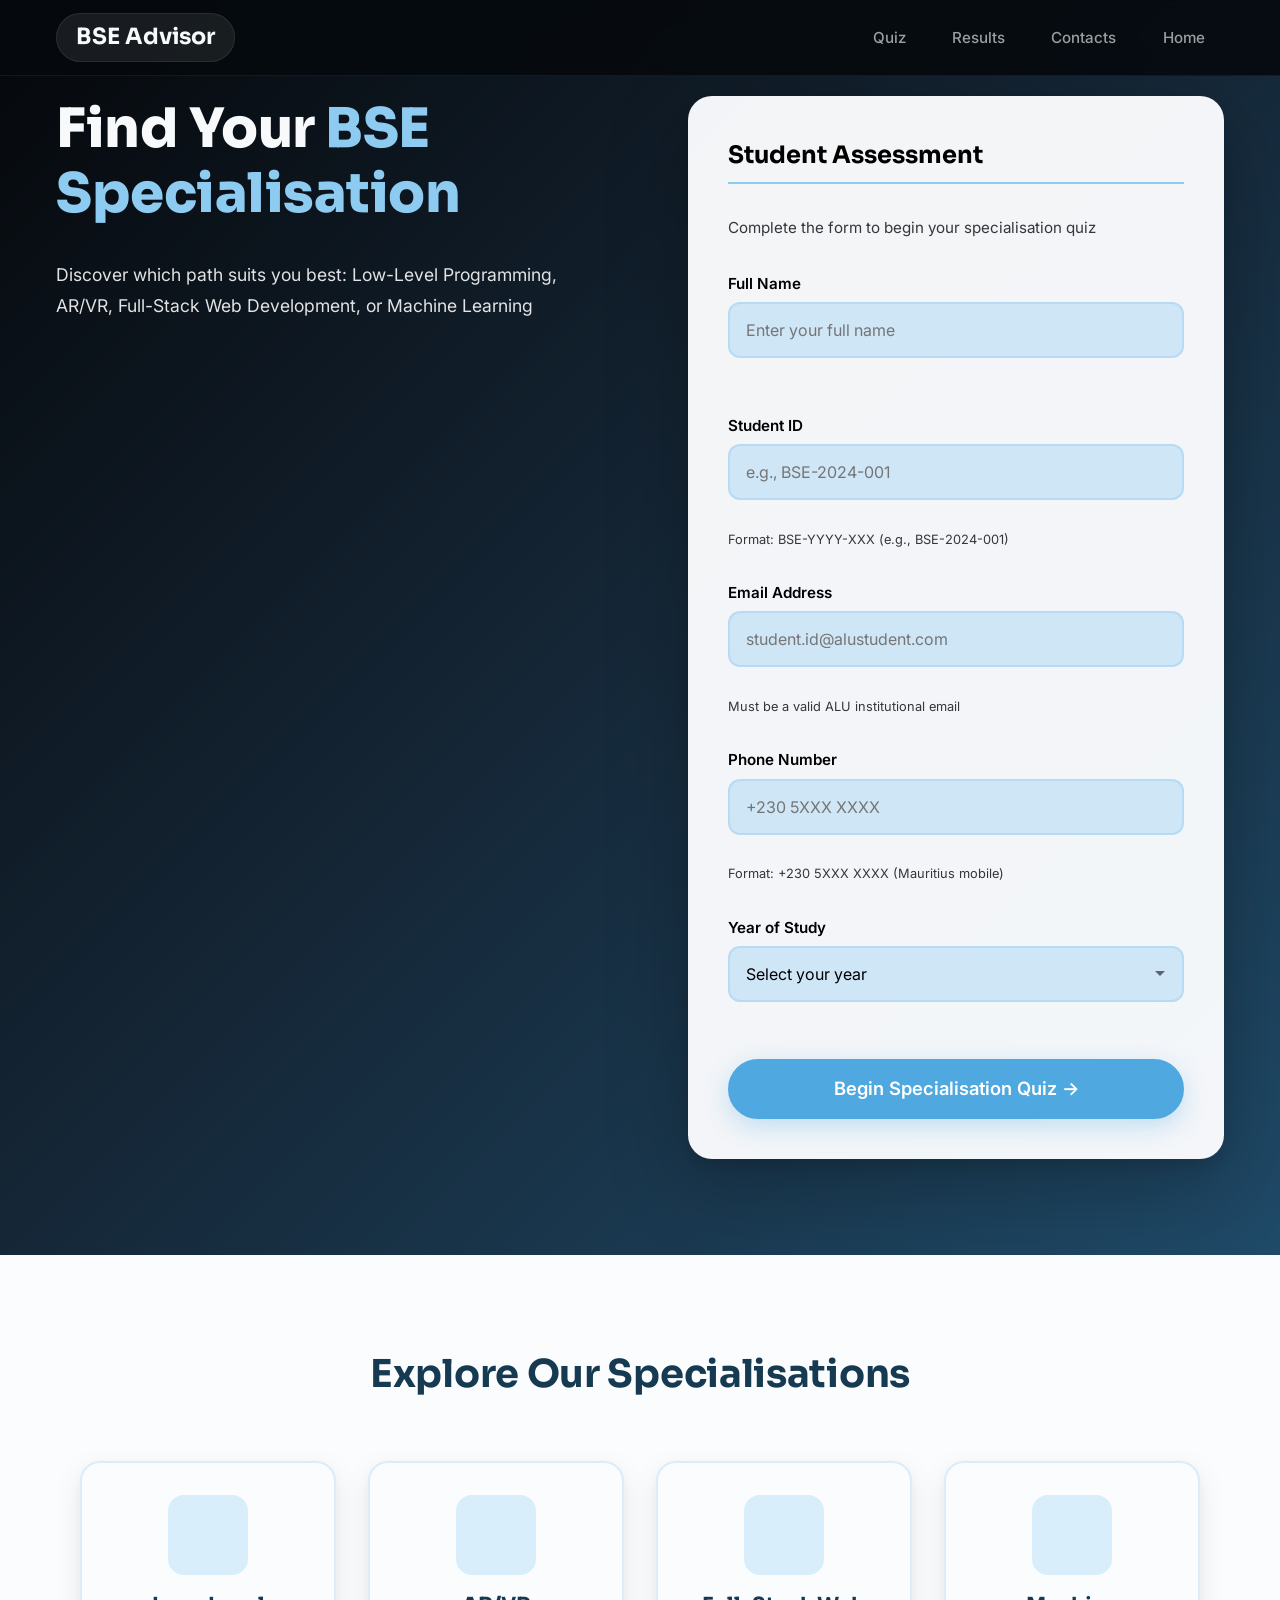
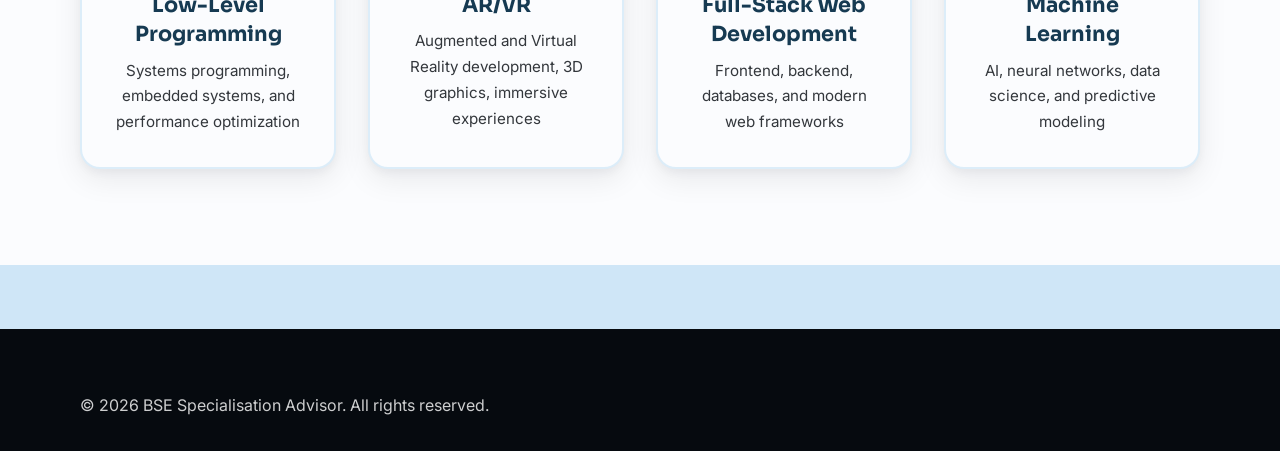
==== commit f0bfa0ee: "changed layout of navbar" ====
--- a/html/index.html
+++ b/html/index.html
@@ -8,38 +8,37 @@
 </head>
 <body>
     <!-- Navigation -->
-    <nav class="navbar">
+    <header class="site-header">
         <div class="nav-container">
-            <a href="index.html" class="nav-brand"> BSE Advisor</a>
+            <a href="index.html" class="brand"> BSE Advisor </a>
             <ul class="nav-links">
-                <li><a href="index.html" class="active">Home</a></li>
-                <li><a href="quiz.html">Quiz</a></li>
-                <li><a href="results.html">Results</a></li>
-                <li><a href="contacts.html">Contacts</a></li>
+
+                <li><button>Home</button></li>
+        
+                <li><button>Quiz</button></li>
+                <li><button>Results</button></li>
+                <li><button>Contacts</button></li>
             </ul>
             <button class="nav-toggle" aria-label="Toggle navigation">☰</button>
         </div>
-    </nav>
-
-    <!-- Hero Section -->
-    <header class="hero">
-        <div class="hero-content">
-            <h1 class="hero-title animate-fade-in">Find Your BSE Specialisation</h1>
-            <p class="hero-subtitle animate-fade-in-delay">
-                Discover which path suits you best: Low-Level Programming, AR/VR, 
-                Full-Stack Web Development, or Machine Learning
-            </p>
-            <a href="#assessment" class="btn btn-primary animate-fade-in-delay-2">Start Your Journey →</a>
-        </div>
     </header>
 
-    <!-- Assessment Form Section -->
-    <section id="assessment" class="section assessment-section">
-        <div class="container">
-            <h2 class="section-title">Student Assessment</h2>
-            <p class="section-subtitle">Complete the form below to begin your specialisation quiz</p>
+    <!-- Hero Section with Form -->
+    <section class="landing-hero">
+        <div class="landing-grid">
+            <div class="landing-content">
+                
+                <h1 class="landing-title">Find Your <span>BSE Specialisation</span></h1>
+                <p class="landing-description">
+                    Discover which path suits you best: Low-Level Programming, AR/VR, Full-Stack Web Development, or Machine Learning
+                </p>
+            </div>
 
-            <form id="landingForm" class="assessment-form" novalidate>
+            <div class="landing-form-container">
+                <h3>Student Assessment</h3>
+                <p style="color: var(--text-muted); margin-bottom: var(--spacing-lg); font-size: 0.95rem;">Complete the form to begin your specialisation quiz</p>
+
+                <form id="landingForm" novalidate>
                 <!-- Full Name -->
                 <div class="form-group">
                     <label for="fullName">Full Name</label>
@@ -114,7 +113,8 @@
                 <button type="submit" class="btn btn-primary btn-block" id="startQuizBtn">
                     Begin Specialisation Quiz →
                 </button>
-            </form>
+                </form>
+            </div>
         </div>
     </section>
 
@@ -148,7 +148,7 @@
     </section>
 
     <!-- Footer -->
-    <footer class="footer">
+    <footer class="site-footer">
         <div class="container">
             <p>&copy; 2026 BSE Specialisation Advisor. All rights reserved.</p>
         </div>
--- a/css/styles.css
+++ b/css/styles.css
@@ -1,17 +1,17 @@
 /* ================================================================
    FONTS
-   Sora = headings (distinctive, geometric)
+   Sora = headings (distinctive, geometric, more presentable than a
+   default system font stack)
    Inter = body text (highly readable at small sizes)
-   JetBrains Mono = numbers/data (timer, scores, IDs) — gives those
-   elements a "data readout" feel that's easy to scan.
+   JetBrains Mono = numbers/data (timers, scores, IDs)
    ================================================================ */
 @import url('https://fonts.googleapis.com/css2?family=Sora:wght@400;600;700;800&family=Inter:wght@400;500;600;700&family=JetBrains+Mono:wght@500;700&display=swap');
 
 /* ================================================================
    DESIGN TOKENS (CSS Custom Properties)
-   Every color, spacing value, and font in this project is defined
-   once here and reused via var(--name). Change a value here and it
-   updates everywhere automatically.
+   Every color, spacing value, and font is defined once here and
+   reused via var(--name). Change a value here and it updates
+   everywhere automatically.
    ================================================================ */
 :root {
     /* --- Core palette: black, ash, light blue --- */
@@ -22,11 +22,18 @@
     --accent-lighter: #d9eefb;
     --white:          #f7f9fb;
 
-    /* --- Surfaces & text (light theme only) --- */
-    --bg:            #eef2f5;   /* page background */
-    --surface:       #ffffff;   /* card backgrounds */
-    --text:          #10151b;   /* main text color */
-    --text-muted:    #5b6572;   /* secondary text */
+    /* --- Surfaces & text ---
+       FIX (round 2): the previous ash-grey background still read as
+       "basically white". Replaced with a genuine light-blue tone plus
+       a subtle diagonal ash-colored stripe pattern (applied on
+       html/body below) so the background is unmistakably colored and
+       textured, not flat and pale. */
+    --bg:            #cfe6f7;   /* light blue */
+    --bg-deep:       #b7d9ef;   /* deeper light blue, gradient bottom */
+    --stripe-color:  rgba(120, 130, 140, 0.16); /* ash-toned diagonal lines */
+    --surface:       #fbfcfe;   /* card backgrounds — off-white, not pure white */
+    --text:          #000000;   /* FIX: body/heading text is now true black */
+    --text-muted:    #33373c;   /* darkened to stay legible against black headings nearby */
     --border:        rgba(79, 168, 224, 0.18);
     --shadow:        0 12px 40px rgba(10, 14, 20, 0.10);
     --header-bg:     rgba(6, 10, 15, 0.92);
@@ -56,8 +63,6 @@
 
 /* ================================================================
    RESET & BASE
-   Removes browser default spacing so our spacing scale above is the
-   only source of truth.
    ================================================================ */
 * {
     margin: 0;
@@ -68,7 +73,22 @@
 html, body {
     height: 100%;
     font-family: var(--font-base);
+    /* FIX (round 2): light-blue base color, with a repeating diagonal
+       stripe layer in ash tone on top, then a subtle top-to-bottom
+       gradient underneath for depth. Multiple background-image layers
+       are comma-separated, painted in the order listed (stripes on
+       top of the gradient). */
     background-color: var(--bg);
+    background-image:
+        repeating-linear-gradient(
+            45deg,
+            transparent,
+            transparent 34px,
+            var(--stripe-color) 34px,
+            var(--stripe-color) 38px
+        ),
+        linear-gradient(180deg, var(--bg) 0%, var(--bg-deep) 100%);
+    background-attachment: fixed;
     color: var(--text);
     line-height: 1.6;
     scroll-behavior: smooth;
@@ -88,6 +108,26 @@
     padding: 0 var(--spacing-md);
 }
 
+@media (max-width: 1024px) {
+    .container {
+        width: 95%;
+        padding: 0 var(--spacing-sm);
+    }
+}
+
+@media (max-width: 768px) {
+    .container {
+        width: 100%;
+        padding: 0 var(--spacing-md);
+    }
+}
+
+@media (max-width: 640px) {
+    .container {
+        padding: 0 var(--spacing-sm);
+    }
+}
+
 /* ================================================================
    FOCUS & ACCESSIBILITY
    ================================================================ */
@@ -101,6 +141,44 @@
         animation-duration: 0.001ms !important;
         transition-duration: 0.001ms !important;
     }
+}
+
+/* ================================================================
+   ICONS
+   Small inline SVGs used instead of emoji, taken from the earlier
+   project's design system so both stay visually consistent. Each
+   icon just takes on whatever text color surrounds it.
+   ================================================================ */
+.icon {
+    display: inline-block;
+    width: 1em;
+    height: 1em;
+    stroke: currentColor;
+    fill: none;
+    stroke-width: 1.8;
+    stroke-linecap: round;
+    stroke-linejoin: round;
+    vertical-align: -0.15em;
+}
+
+.icon-badge {
+    display: inline-flex;
+    align-items: center;
+    justify-content: center;
+    width: 42px;
+    height: 42px;
+    border-radius: 50%;
+    background: rgba(79, 168, 224, 0.14);
+    border: 1px solid rgba(79, 168, 224, 0.3);
+    color: var(--accent-light);
+    font-size: 1.3rem;
+    margin: 0 auto 0.5rem;
+    transition: transform 0.3s ease, background 0.3s ease;
+}
+
+.feature-card:hover .icon-badge {
+    transform: translateY(-3px) scale(1.06);
+    background: rgba(79, 168, 224, 0.24);
 }
 
 /* ================================================================
@@ -121,6 +199,8 @@
 .nav-container {
     display: flex;
     align-items: center;
+    /* Brand stays left; nav-links group sits at the far right — this
+       is the main fix for the "odd" header arrangement. */
     justify-content: space-between;
     max-width: 1200px;
     margin: 0 auto;
@@ -150,6 +230,7 @@
 
 .nav-links {
     display: flex;
+    align-items: center;
     list-style: none;
     gap: var(--spacing-sm);
 }
@@ -177,6 +258,23 @@
     background: rgba(79, 168, 224, 0.2);
 }
 
+/* ----------------------------------------------------------------
+   FIX: "put the Home / index.html quick link at the extreme end
+   of the page". Since nav-links is already the right-hand group in
+   the header, the remaining ask is for the Home link specifically
+   to sit at the very last (rightmost) position within that group,
+   rather than first.
+
+   This assumes Home is currently the FIRST <li> in your nav-links
+   markup (the most common way to build it). If that's the case,
+   this rule alone pushes it to the end without touching your HTML.
+   If Home isn't the first <li>, give that <li> a class like
+   "nav-home" instead and swap the selector below for ".nav-home".
+   ---------------------------------------------------------------- */
+.nav-links li:first-child {
+    order: 99;
+}
+
 .nav-toggle {
     display: none;
     background: none;
@@ -209,46 +307,155 @@
 /* ================================================================
    LANDING PAGE HERO
    ================================================================ */
+/* ================================================================
+   LANDING PAGE HERO
+   ================================================================ */
 .landing-hero {
     min-height: calc(100vh - 80px);
     display: flex;
     align-items: center;
     justify-content: center;
     background: var(--hero-gradient);
-    padding: 40px 0;
+    padding: var(--spacing-2xl) var(--spacing-md);
+    position: relative;
+    overflow: hidden;
+}
+
+@media (max-width: 1024px) {
+    .landing-hero {
+        padding: var(--spacing-xl) var(--spacing-md);
+    }
+}
+
+@media (max-width: 768px) {
+    .landing-hero {
+        padding: var(--spacing-lg) var(--spacing-md);
+        min-height: auto;
+    }
+}
+
+@media (max-width: 640px) {
+    .landing-hero {
+        padding: var(--spacing-md) var(--spacing-sm);
+    }
+}
+
+/* ----------------------------------------------------------------
+   Decorative animated line across the hero background — a small
+   signature touch carried over from the earlier project. Purely
+   visual; give it aria-hidden="true" in the HTML.
+   ---------------------------------------------------------------- */
+.hero-route-line {
+    position: absolute;
+    inset: 0;
+    width: 100%;
+    height: 100%;
+    z-index: 0;
+    pointer-events: none;
+    opacity: 0.5;
+}
+
+.hero-route-line path {
+    fill: none;
+    stroke: var(--accent);
+    stroke-width: 1.5;
+    stroke-linecap: round;
+    stroke-dasharray: 8 10;
+    animation: dashTravel 6s linear infinite;
+    opacity: 0.55;
+}
+
+.hero-route-line circle {
+    fill: var(--accent-light);
+    animation: waypointPulse 3.2s ease-in-out infinite;
+}
+
+@keyframes dashTravel {
+    to { stroke-dashoffset: -180; }
+}
+
+@keyframes waypointPulse {
+    0%, 100% { opacity: 0.5; r: 4; }
+    50%      { opacity: 1;   r: 5.5; }
 }
 
 .landing-grid {
     display: flex;
+    align-items: top;
+    justify-content: top;
+    gap: var(--spacing-2xl);
+    position: relative;
+    z-index: 1;
+    width: 100%;
+    max-width: 1200px;
+    margin: 0 auto;
+    padding: 0 var(--spacing-md);
+}
+
+.landing-content {
+    flex: 1 1 45%;
+    color: var(--white);
+    animation: fadeSlideUp 0.7s ease-out both;
+    text-align: left;
+}
+
+@media (max-width: 768px) {
+    .landing-content {
+        flex: 1 1 100%;
+        text-align: center;
+    }
+}
+
+.landing-badge {
+    display: inline-flex;
     align-items: center;
-    gap: var(--spacing-2xl);
-}
-
-.landing-content {
-    flex: 1 1 50%;
-    color: var(--white);
-}
-
-.landing-badge {
-    display: inline-block;
+    gap: 0.4rem;
     background: rgba(255, 255, 255, 0.1);
     border: 1px solid rgba(79, 168, 224, 0.3);
     color: var(--accent-lighter);
-    font-size: 0.78rem;
+    font-size: 0.75rem;
     font-weight: 600;
-    padding: 0.4rem 1.2rem;
+    padding: 0.5rem 1.2rem;
     border-radius: 40px;
-    letter-spacing: 0.5px;
+    letter-spacing: 0.8px;
     text-transform: uppercase;
     margin-bottom: var(--spacing-lg);
+    transition: all 0.3s ease;
+}
+
+@media (max-width: 768px) {
+    .landing-badge {
+        justify-content: center;
+        width: 100%;
+        max-width: fit-content;
+    }
 }
 
 .landing-title {
     font-family: var(--font-display);
     font-size: 3.4rem;
     font-weight: 800;
-    line-height: 1.1;
-    margin-bottom: var(--spacing-md);
+    line-height: 1.2;
+    margin-bottom: var(--spacing-lg);
+    letter-spacing: -0.5px;
+}
+
+@media (max-width: 1024px) {
+    .landing-title {
+        font-size: 2.8rem;
+    }
+}
+
+@media (max-width: 768px) {
+    .landing-title {
+        font-size: 2.2rem;
+    }
+}
+
+@media (max-width: 640px) {
+    .landing-title {
+        font-size: 1.8rem;
+    }
 }
 
 .landing-title span {
@@ -257,20 +464,118 @@
 
 .landing-description {
     font-size: 1.1rem;
-    line-height: 1.7;
+    line-height: 1.8;
     max-width: 520px;
     color: rgba(255, 255, 255, 0.88);
+    margin: 0;
+}
+
+@media (max-width: 768px) {
+    .landing-description {
+        font-size: 1rem;
+        max-width: 100%;
+        margin: 0 auto;
+    }
+}
+
+/* ----------------------------------------------------------------
+   Optional feature-card row (Strengths/Interests/Goals-style cards)
+   and quick stats row, carried over from the earlier project. Safe
+   to delete this block if your markup doesn't use these classes.
+   ---------------------------------------------------------------- */
+.feature-grid {
+    display: grid;
+    grid-template-columns: 1fr 1fr 1fr;
+    gap: 1rem;
+    margin: 1.5rem 0;
+}
+
+.feature-card {
+    background: rgba(255, 255, 255, 0.06);
+    padding: 1.1rem 0.8rem;
+    border-radius: 14px;
+    text-align: center;
+    border: 1px solid rgba(255, 255, 255, 0.06);
+    transition: transform 0.3s ease, background 0.3s ease, border-color 0.3s ease;
+}
+
+.feature-card:hover {
+    transform: translateY(-4px);
+    background: rgba(255, 255, 255, 0.1);
+    border-color: rgba(79, 168, 224, 0.35);
+}
+
+.feature-card .feature-title {
+    font-weight: 600;
+    color: var(--white);
+    font-size: 0.92rem;
+}
+
+.feature-card .feature-desc {
+    color: rgba(255, 255, 255, 0.65);
+    font-size: 0.78rem;
+    margin-top: 0.2rem;
+}
+
+.stats-row {
+    display: flex;
+    gap: 2rem;
+    margin-top: 1.2rem;
+}
+
+.stat-item .stat-number {
+    font-family: var(--font-mono);
+    font-size: 1.8rem;
+    font-weight: 700;
+    color: var(--accent-light);
+}
+
+.stat-item .stat-label {
+    color: rgba(255, 255, 255, 0.65);
+    font-size: 0.8rem;
 }
 
 /* ================================================================
    LANDING FORM
    ================================================================ */
 .landing-form-container {
-    flex: 1 1 40%;
-    background: rgba(255, 255, 255, 0.96);
+    flex: 1 1 45%;
+    background: rgba(251, 252, 254, 0.97);
     padding: 2.5rem;
     border-radius: 24px;
-    box-shadow: 0 20px 60px rgba(0, 0, 0, 0.35);
+    box-shadow: 0 25px 80px rgba(0, 0, 0, 0.25), 0 8px 16px rgba(0, 0, 0, 0.1);
+    position: relative;
+    z-index: 1;
+    animation: fadeSlideUp 0.7s 0.15s ease-out both;
+    min-width: 320px;
+}
+
+@media (max-width: 1024px) {
+    .landing-form-container {
+        flex: 1 1 50%;
+        padding: 2rem;
+    }
+}
+
+@media (max-width: 768px) {
+    .landing-form-container {
+        flex: 1 1 100%;
+        width: 100%;
+        max-width: 500px;
+        padding: 2rem;
+        margin: 0 auto;
+    }
+}
+
+@media (max-width: 640px) {
+    .landing-form-container {
+        padding: 1.5rem;
+    }
+}
+
+@keyframes fadeSlideUp {
+    from { opacity: 0; transform: translateY(24px); }
+    to   { opacity: 1; transform: translateY(0); }
 }
 
 .landing-form-container h3 {
@@ -289,41 +594,69 @@
     color: var(--text-muted);
 }
 
+/* Optional decorative progress dots above a multi-step form */
+.progress-dots {
+    display: flex;
+    gap: 0.5rem;
+    margin-bottom: 1.5rem;
+}
+
+.progress-dots span {
+    flex: 1;
+    height: 4px;
+    background: var(--border);
+    border-radius: 2px;
+}
+
 /* ================================================================
    FORM FIELDS
    ================================================================ */
 .form-group {
     margin-bottom: var(--spacing-lg);
+}
+
+@media (max-width: 640px) {
+    .form-group {
+        margin-bottom: var(--spacing-md);
+    }
 }
 
 .form-group label {
     display: block;
     font-weight: 600;
     color: var(--text);
-    margin-bottom: 0.3rem;
+    margin-bottom: 0.5rem;
     font-size: 0.95rem;
+    line-height: 1.4;
+}
+
+@media (max-width: 640px) {
+    .form-group label {
+        font-size: 0.9rem;
+    }
 }
 
 .form-group input,
 .form-group select,
 .form-group textarea {
     width: 100%;
-    padding: 0.75rem 1rem;
+    padding: 0.875rem 1rem;
     font-size: 1rem;
     border: 2px solid var(--border);
     border-radius: 12px;
     background: var(--bg);
-    transition: border 0.25s ease, background 0.25s ease;
+    transition: border 0.25s ease, background 0.25s ease, box-shadow 0.25s ease;
     font-family: inherit;
     color: var(--text);
+    line-height: 1.5;
 }
 
 .form-group input:focus,
 .form-group select:focus,
 .form-group textarea:focus {
     outline: none;
-    border-color: var(--primary);
-    box-shadow: 0 0 0 4px rgba(20, 36, 51, 0.1);
+    border-color: var(--accent);
+    box-shadow: 0 0 0 4px rgba(79, 168, 224, 0.15), inset 0 0 0 1px rgba(79, 168, 224, 0.1);
     background: var(--surface);
 }
 
@@ -371,20 +704,30 @@
     margin-top: 0.2rem;
 }
 
+.hint {
+    color: var(--text-muted);
+    font-size: 0.8rem;
+    display: block;
+    margin-top: 0.3rem;
+    font-weight: 400;
+}
+
 /* ================================================================
    BUTTONS
    ================================================================ */
 .btn {
     display: inline-block;
-    padding: 0.8rem 2.2rem;
+    padding: 0.875rem 2.2rem;
     border-radius: 50px;
     font-weight: 600;
     font-size: 1rem;
     border: 2px solid transparent;
     cursor: pointer;
-    transition: all 0.25s ease;
+    transition: all 0.3s ease, transform 0.2s ease;
     font-family: var(--font-base);
     text-align: center;
+    line-height: 1.5;
+    position: relative;
 }
 
 .btn-primary {
@@ -399,8 +742,8 @@
 
 .btn-primary:not(:disabled):hover {
     background: var(--accent-light);
-    transform: translateY(-2px);
-    box-shadow: 0 12px 32px rgba(79, 168, 224, 0.4);
+    transform: translateY(-3px);
+    box-shadow: 0 16px 40px rgba(79, 168, 224, 0.5), 0 0 0 4px rgba(79, 168, 224, 0.1);
 }
 
 .btn-primary:disabled {
@@ -446,19 +789,134 @@
 }
 
 /* ================================================================
-   SECTION TITLES
-   ================================================================ */
+   SECTIONS
+   ================================================================ */
+.section {
+    padding: var(--spacing-2xl) 0;
+    background: var(--surface);
+    margin: 0;
+}
+
+@media (max-width: 1024px) {
+    .section {
+        padding: var(--spacing-xl) 0;
+    }
+}
+
+@media (max-width: 768px) {
+    .section {
+        padding: var(--spacing-lg) 0;
+    }
+}
+
 .section-title {
     font-family: var(--font-display);
     font-size: 2.4rem;
     color: var(--heading-title);
-    margin-bottom: var(--spacing-md);
+    margin-bottom: var(--spacing-xl);
+    text-align: center;
+    line-height: 1.2;
+    letter-spacing: -0.3px;
+}
+
+@media (max-width: 768px) {
+    .section-title {
+        font-size: 2rem;
+        margin-bottom: var(--spacing-lg);
+    }
+}
+
+@media (max-width: 640px) {
+    .section-title {
+        font-size: 1.6rem;
+    }
 }
 
 .section-subtitle {
     color: var(--text-muted);
     font-size: 1.1rem;
     margin-bottom: var(--spacing-lg);
+    text-align: center;
+    line-height: 1.6;
+    max-width: 600px;
+    margin-left: auto;
+    margin-right: auto;
+}
+
+@media (max-width: 768px) {
+    .section-subtitle {
+        font-size: 1rem;
+    }
+}
+
+/* ================================================================
+   SPECIALISATIONS GRID
+   ================================================================ */
+.specialisation-grid {
+    display: grid;
+    grid-template-columns: repeat(4, 1fr);
+    gap: var(--spacing-lg);
+    margin-top: var(--spacing-xl);
+}
+
+@media (max-width: 1024px) {
+    .specialisation-grid {
+        grid-template-columns: repeat(2, 1fr);
+        gap: var(--spacing-md);
+    }
+}
+
+@media (max-width: 768px) {
+    .specialisation-grid {
+        grid-template-columns: 1fr;
+        gap: var(--spacing-md);
+    }
+}
+
+.spec-card {
+    background: var(--surface);
+    padding: var(--spacing-lg);
+    border-radius: 20px;
+    text-align: center;
+    border: 2px solid var(--border);
+    box-shadow: 0 10px 30px rgba(10, 14, 20, 0.08), 0 4px 8px rgba(10, 14, 20, 0.04);
+    transition: all 0.3s ease;
+}
+
+.spec-card:hover {
+    transform: translateY(-8px);
+    border-color: var(--accent);
+    box-shadow: 0 20px 60px rgba(79, 168, 224, 0.25), 0 0 0 1px rgba(79, 168, 224, 0.1);
+}
+
+.spec-icon {
+    font-size: 3rem;
+    margin-bottom: var(--spacing-md);
+    display: flex;
+    align-items: center;
+    justify-content: center;
+    height: 80px;
+    background: var(--accent-lighter);
+    border-radius: 16px;
+    margin-left: auto;
+    margin-right: auto;
+    width: 80px;
+}
+
+.spec-card h3 {
+    font-size: 1.3rem;
+    color: var(--heading-title);
+    margin-bottom: var(--spacing-sm);
+    margin-top: var(--spacing-md);
+    font-family: var(--font-display);
+    line-height: 1.4;
+}
+
+.spec-card p {
+    color: var(--text-muted);
+    font-size: 0.95rem;
+    line-height: 1.7;
+    margin: 0;
 }
 
 /* ================================================================
@@ -1007,10 +1465,17 @@
 }
 
 .footer-brand h3 {
+    display: flex;
+    align-items: center;
+    gap: 0.5rem;
     font-size: 1.4rem;
     color: var(--white);
     margin-bottom: var(--spacing-sm);
     font-family: var(--font-display);
+}
+
+.footer-brand h3 .icon {
+    color: var(--accent-light);
 }
 
 .footer-brand p {
@@ -1067,19 +1532,16 @@
     .landing-grid {
         flex-direction: column;
         text-align: center;
-    }
-
-    .landing-title {
-        font-size: 2.4rem;
-    }
-
-    .landing-form-container {
-        width: 100%;
-        padding: 1.5rem;
+        gap: var(--spacing-lg);
+        padding: 0 var(--spacing-sm);
     }
 
     .footer-grid {
         grid-template-columns: 1fr;
+    }
+
+    .stats-row {
+        justify-content: center;
     }
 
     .nav-links {
@@ -1093,6 +1555,9 @@
         display: flex;
     }
 
+    /* On mobile the dropdown lists top-to-bottom, so the "push Home
+       to the end" trick above still keeps it as the last item. */
+
     .nav-toggle {
         display: block;
     }
@@ -1123,32 +1588,42 @@
     .quiz-card {
         padding: var(--spacing-lg);
     }
-}
-
-@media (max-width: 480px) {
+
+    .feature-grid {
+        grid-template-columns: 1fr;
+    }
+}
+
+@media (max-width: 640px) {
     .landing-title {
-        font-size: 1.9rem;
+        font-size: 1.8rem;
     }
 
     .landing-form-container {
-        padding: 1rem;
+        padding: 1.5rem;
     }
 
     .landing-form-container h3 {
-        font-size: 1.2rem;
+        font-size: 1.3rem;
+        margin-bottom: var(--spacing-md);
     }
 
     .btn {
-        padding: 0.7rem 1.6rem;
-        font-size: 0.9rem;
+        padding: 0.8rem 1.8rem;
+        font-size: 0.95rem;
+    }
+
+    .form-group {
+        margin-bottom: var(--spacing-md);
     }
 
     .result-card {
-        padding: var(--spacing-sm) var(--spacing-md);
+        padding: var(--spacing-md) var(--spacing-lg);
     }
 
     .results-actions {
         flex-direction: column;
+        gap: var(--spacing-sm);
     }
 
     .results-actions .btn {
@@ -1156,11 +1631,39 @@
     }
 
     .contact-form-wrapper {
-        padding: var(--spacing-md);
+        padding: var(--spacing-lg);
     }
 
     .timer-display {
         font-size: 1.4rem;
         min-width: 60px;
     }
+}
+
+@media (max-width: 480px) {
+    :root {
+        --spacing-lg: 1.5rem;
+    }
+
+    .landing-title {
+        font-size: 1.6rem;
+    }
+
+    .landing-description {
+        font-size: 0.95rem;
+    }
+
+    .section-title {
+        font-size: 1.4rem;
+    }
+
+    .form-group label {
+        font-size: 0.9rem;
+    }
+
+    .form-group input,
+    .form-group select,
+    .form-group textarea {
+        font-size: 16px;
+    }
 }
